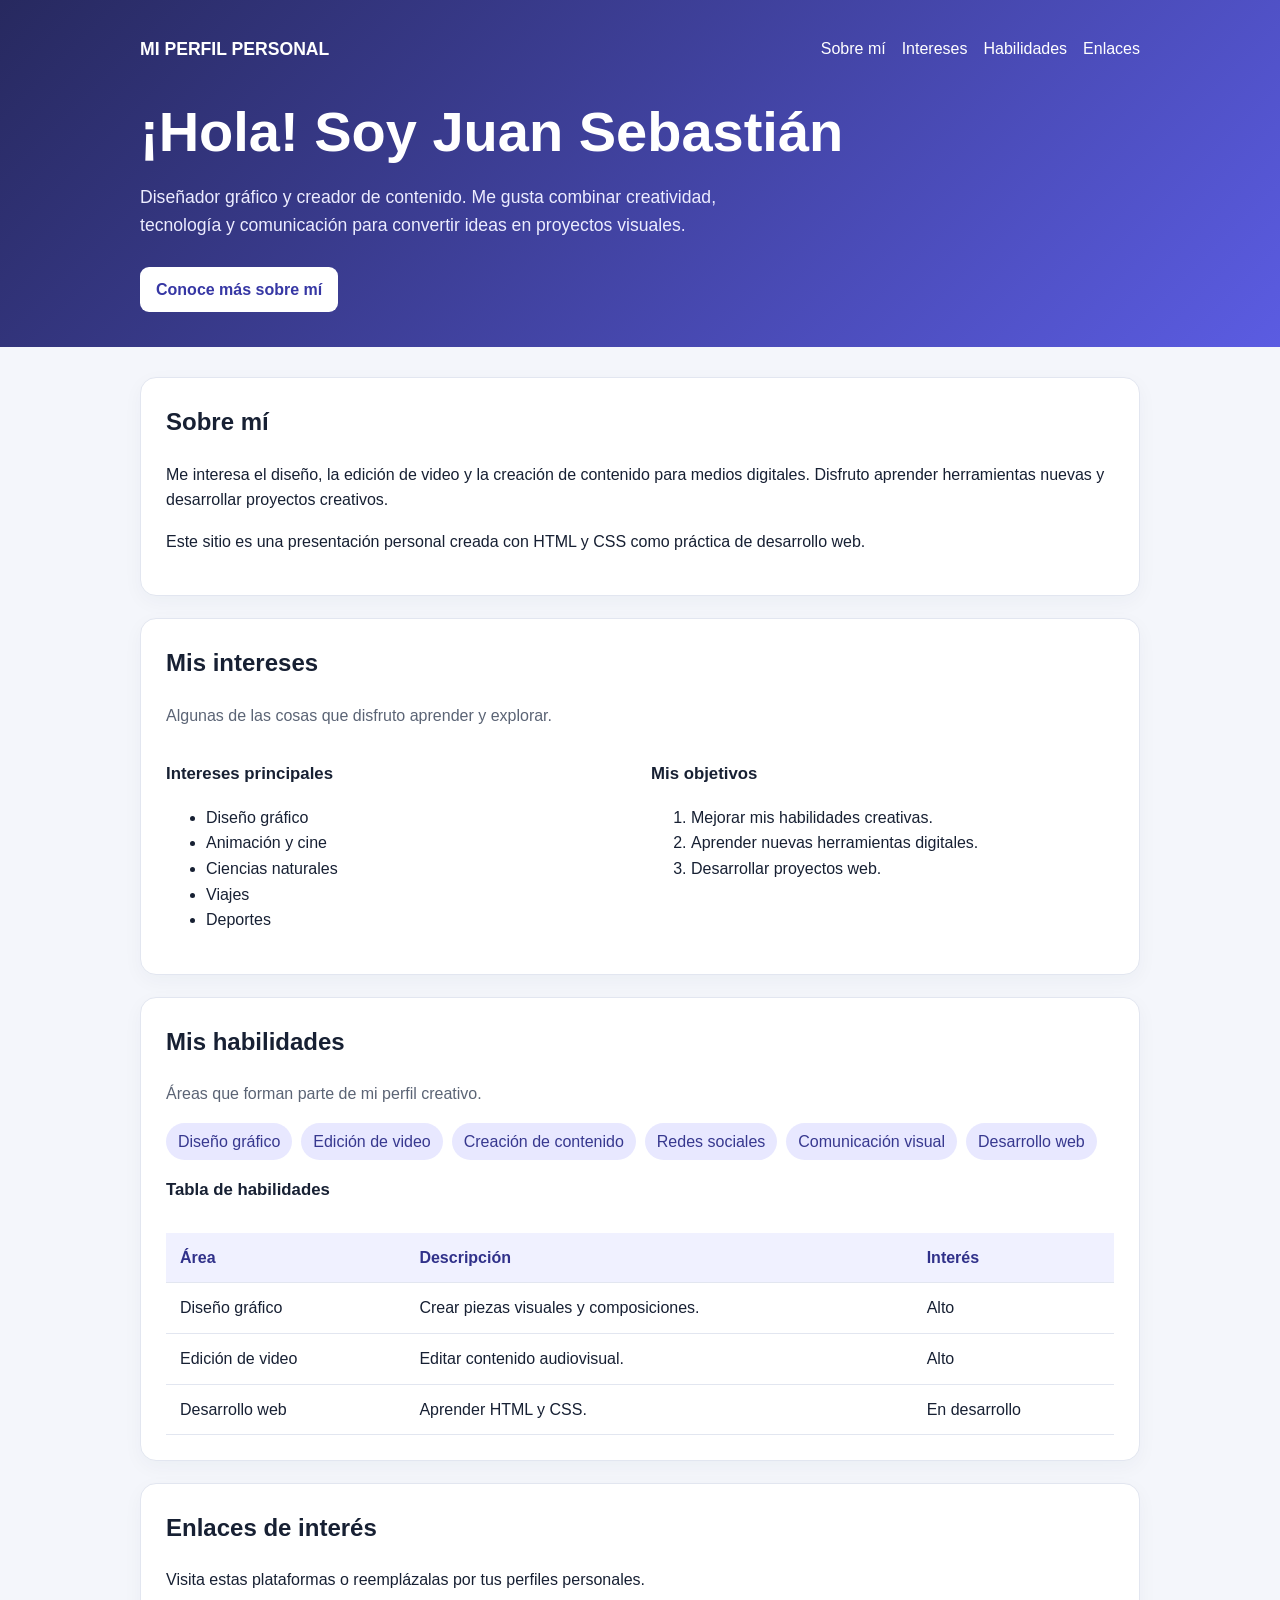
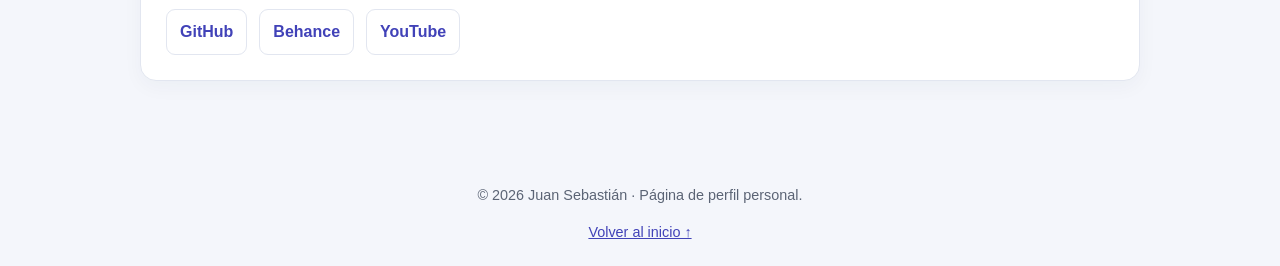
==== Crear-perfil-personal.html @ b255cd75 "Add files via upload" ====
<!DOCTYPE html>
<html lang="es">
<head>
    <meta charset="UTF-8">
    <meta name="viewport" content="width=device-width, initial-scale=1.0">
    <title>Mi perfil personal | Juan Sebastián</title>

    <style>
        /* ESTILOS GENERALES */
        * {
            box-sizing: border-box;
        }

        html {
            scroll-behavior: smooth;
        }

        body {
            margin: 0;
            font-family: Arial, Helvetica, sans-serif;
            background-color: #f4f6fb;
            color: #172033;
            line-height: 1.6;
        }

        a {
            color: #4142b8;
        }

        a:hover {
            color: #5b5ce2;
        }

        .contenedor {
            width: min(100% - 32px, 1000px);
            margin: 0 auto;
        }

        /* ENCABEZADO PRINCIPAL */
        header {
            background: linear-gradient(135deg, #27295f, #5b5ce2);
            color: white;
            padding: 35px 0;
        }

        .barra {
            display: flex;
            justify-content: space-between;
            align-items: center;
            flex-wrap: wrap;
            gap: 18px;
            margin-bottom: 35px;
        }

        .marca {
            font-weight: bold;
            font-size: 1.1rem;
        }

        nav {
            display: flex;
            flex-wrap: wrap;
            gap: 16px;
        }

        nav a {
            color: white;
            text-decoration: none;
        }

        nav a:hover {
            text-decoration: underline;
        }

        .presentacion h1 {
            font-size: clamp(2rem, 5vw, 3.5rem);
            line-height: 1.2;
            margin: 0 0 15px;
        }

        .presentacion p {
            max-width: 650px;
            color: #ececff;
            font-size: 1.1rem;
        }

        .boton {
            display: inline-block;
            background-color: white;
            color: #3637a4;
            padding: 10px 16px;
            border-radius: 9px;
            text-decoration: none;
            font-weight: bold;
            margin-top: 10px;
        }

        /* SECCIONES */
        main {
            padding: 30px 0 45px;
        }

        section {
            background-color: white;
            padding: 25px;
            margin-bottom: 22px;
            border: 1px solid #e2e6f0;
            border-radius: 16px;
            box-shadow: 0 6px 20px rgba(30, 40, 80, 0.04);
        }

        h2 {
            font-size: 1.5rem;
            margin-top: 0;
        }

        h3 {
            font-size: 1.05rem;
        }

        .subtitulo {
            color: #5b6475;
        }

        /* COLUMNAS */
        .columnas {
            display: grid;
            grid-template-columns: repeat(2, minmax(0, 1fr));
            gap: 22px;
        }

        /* LISTA DE HABILIDADES */
        .etiquetas {
            display: flex;
            flex-wrap: wrap;
            gap: 9px;
            padding: 0;
            list-style: none;
        }

        .etiquetas li {
            background-color: #e8e8ff;
            color: #37388f;
            border-radius: 999px;
            padding: 6px 12px;
        }

        /* TABLA */
        .tabla-contenedor {
            overflow-x: auto;
        }

        table {
            width: 100%;
            min-width: 450px;
            border-collapse: collapse;
            margin-top: 12px;
        }

        th, td {
            text-align: left;
            padding: 12px 14px;
            border-bottom: 1px solid #e2e6f0;
        }

        th {
            background-color: #f0f1ff;
            color: #30318a;
        }

        tbody tr:hover {
            background-color: #fafaff;
        }

        /* ENLACES */
        .enlaces {
            display: flex;
            flex-wrap: wrap;
            gap: 12px;
        }

        .enlaces a {
            padding: 9px 13px;
            border: 1px solid #e2e6f0;
            border-radius: 9px;
            text-decoration: none;
            font-weight: bold;
        }

        /* PIE DE PÁGINA */
        footer {
            text-align: center;
            padding: 22px 16px;
            color: #5b6475;
            font-size: 0.9rem;
        }

        /* ADAPTACIÓN A CELULARES */
        @media (max-width: 650px) {
            .columnas {
                grid-template-columns: 1fr;
            }

            .barra {
                align-items: flex-start;
            }

            section {
                padding: 20px;
            }
        }
    </style>
</head>

<body>

    <!-- ENCABEZADO -->
    <header id="inicio">
        <div class="contenedor">

            <div class="barra">
                <div class="marca">MI PERFIL PERSONAL</div>

                <nav aria-label="Navegación principal">
                    <a href="#sobre-mi">Sobre mí</a>
                    <a href="#intereses">Intereses</a>
                    <a href="#habilidades">Habilidades</a>
                    <a href="#contacto">Enlaces</a>
                </nav>
            </div>

            <div class="presentacion">
                <h1>¡Hola! Soy Juan Sebastián</h1>

                <p>
                    Diseñador gráfico y creador de contenido.
                    Me gusta combinar creatividad, tecnología y
                    comunicación para convertir ideas en proyectos visuales.
                </p>

                <a class="boton" href="#sobre-mi">
                    Conoce más sobre mí
                </a>
            </div>

        </div>
    </header>

    <!-- CONTENIDO PRINCIPAL -->
    <main class="contenedor">

        <!-- SECCIÓN SOBRE MÍ -->
        <section id="sobre-mi">
            <h2>Sobre mí</h2>

            <p>
                Me interesa el diseño, la edición de video y la creación
                de contenido para medios digitales. Disfruto aprender
                herramientas nuevas y desarrollar proyectos creativos.
            </p>

            <p>
                Este sitio es una presentación personal creada con
                HTML y CSS como práctica de desarrollo web.
            </p>
        </section>

        <!-- SECCIÓN DE INTERESES -->
        <section id="intereses">
            <h2>Mis intereses</h2>

            <p class="subtitulo">
                Algunas de las cosas que disfruto aprender y explorar.
            </p>

            <div class="columnas">

                <div>
                    <h3>Intereses principales</h3>

                    <!-- Lista desordenada -->
                    <ul>
                        <li>Diseño gráfico</li>
                        <li>Animación y cine</li>
                        <li>Ciencias naturales</li>
                        <li>Viajes</li>
                        <li>Deportes</li>
                    </ul>
                </div>

                <div>
                    <h3>Mis objetivos</h3>

                    <!-- Lista ordenada -->
                    <ol>
                        <li>Mejorar mis habilidades creativas.</li>
                        <li>Aprender nuevas herramientas digitales.</li>
                        <li>Desarrollar proyectos web.</li>
                    </ol>
                </div>

            </div>
        </section>

        <!-- SECCIÓN DE HABILIDADES -->
        <section id="habilidades">
            <h2>Mis habilidades</h2>

            <p class="subtitulo">
                Áreas que forman parte de mi perfil creativo.
            </p>

            <ul class="etiquetas">
                <li>Diseño gráfico</li>
                <li>Edición de video</li>
                <li>Creación de contenido</li>
                <li>Redes sociales</li>
                <li>Comunicación visual</li>
                <li>Desarrollo web</li>
            </ul>

            <h3>Tabla de habilidades</h3>

            <div class="tabla-contenedor">
                <table>
                    <thead>
                        <tr>
                            <th>Área</th>
                            <th>Descripción</th>
                            <th>Interés</th>
                        </tr>
                    </thead>

                    <tbody>
                        <tr>
                            <td>Diseño gráfico</td>
                            <td>Crear piezas visuales y composiciones.</td>
                            <td>Alto</td>
                        </tr>

                        <tr>
                            <td>Edición de video</td>
                            <td>Editar contenido audiovisual.</td>
                            <td>Alto</td>
                        </tr>

                        <tr>
                            <td>Desarrollo web</td>
                            <td>Aprender HTML y CSS.</td>
                            <td>En desarrollo</td>
                        </tr>
                    </tbody>
                </table>
            </div>
        </section>

        <!-- SECCIÓN DE ENLACES -->
        <section id="contacto">
            <h2>Enlaces de interés</h2>

            <p>
                Visita estas plataformas o reemplázalas por tus
                perfiles personales.
            </p>

            <div class="enlaces">
                <a href="https://github.com/"
                   target="_blank"
                   rel="noopener noreferrer">
                    GitHub
                </a>

                <a href="https://www.behance.net/"
                   target="_blank"
                   rel="noopener noreferrer">
                    Behance
                </a>

                <a href="https://www.youtube.com/"
                   target="_blank"
                   rel="noopener noreferrer">
                    YouTube
                </a>
            </div>
        </section>

    </main>

    <!-- PIE DE PÁGINA -->
    <footer>
        <p>
            © 2026 Juan Sebastián · Página de perfil personal.
        </p>

        <a href="#inicio">Volver al inicio ↑</a>
    </footer>

</body>
</html>
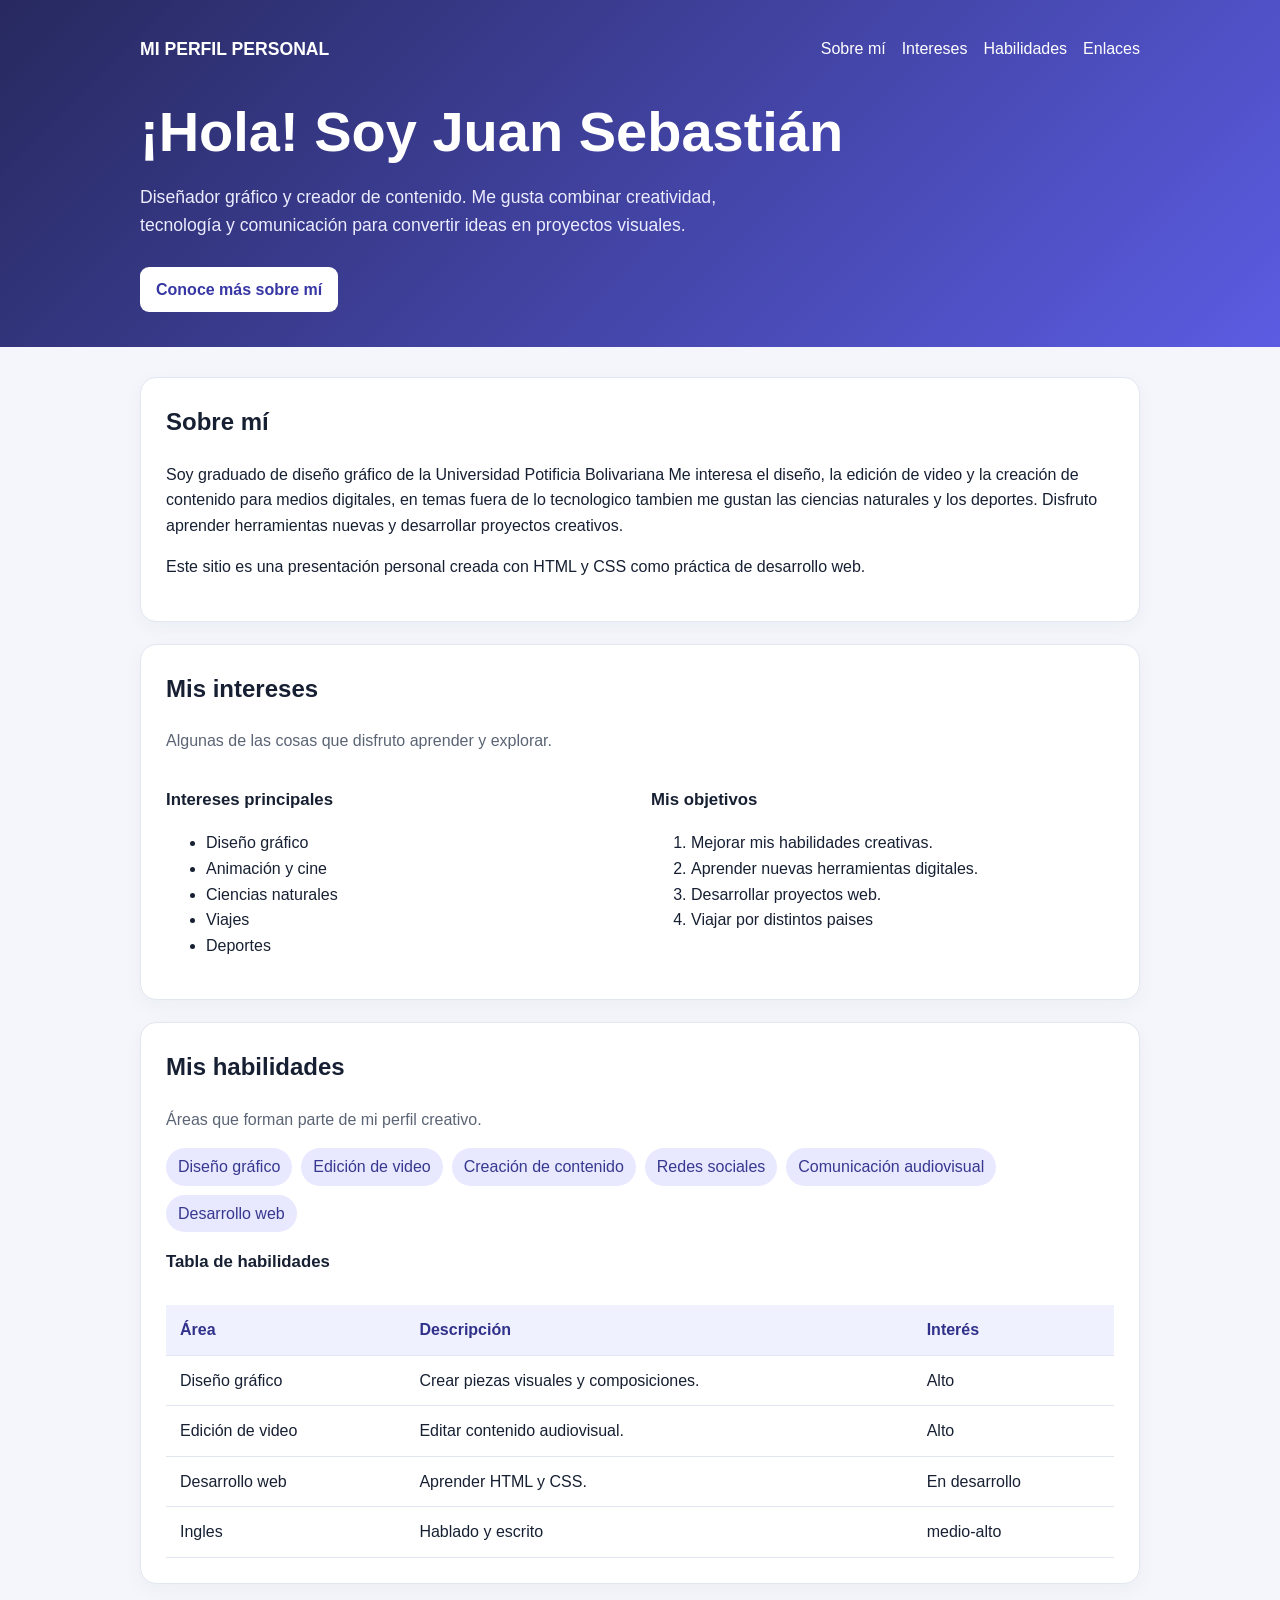
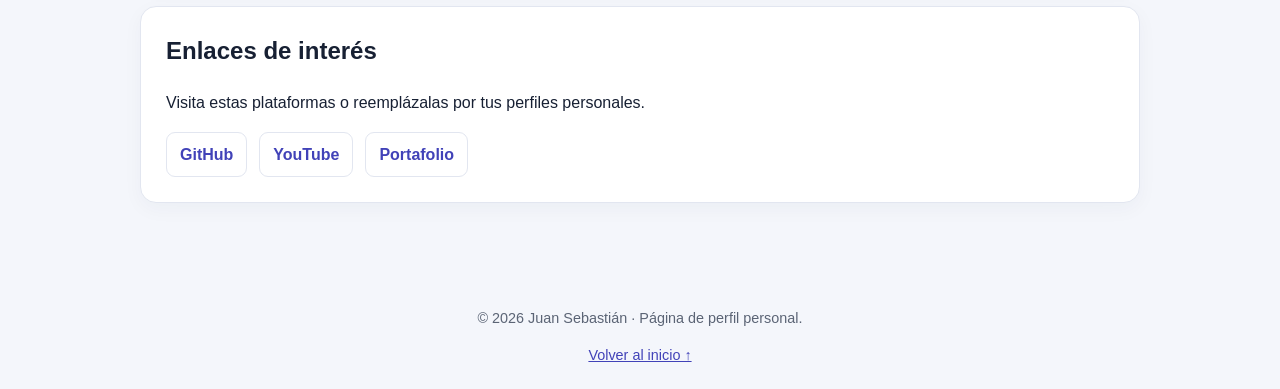
==== commit c67172cf: "agregar secciones a la pagina personal" ====
--- a/Crear-perfil-personal.html
+++ b/Crear-perfil-personal.html
@@ -6,211 +6,7 @@
     <meta name="viewport" content="width=device-width, initial-scale=1.0">
     <title>Mi perfil personal | Juan Sebastián</title>
 
-    <style>
-        /* ESTILOS GENERALES */
-        * {
-            box-sizing: border-box;
-        }
-
-        html {
-            scroll-behavior: smooth;
-        }
-
-        body {
-            margin: 0;
-            font-family: Arial, Helvetica, sans-serif;
-            background-color: #f4f6fb;
-            color: #172033;
-            line-height: 1.6;
-        }
-
-        a {
-            color: #4142b8;
-        }
-
-        a:hover {
-            color: #5b5ce2;
-        }
-
-        .contenedor {
-            width: min(100% - 32px, 1000px);
-            margin: 0 auto;
-        }
-
-        /* ENCABEZADO PRINCIPAL */
-        header {
-            background: linear-gradient(135deg, #27295f, #5b5ce2);
-            color: white;
-            padding: 35px 0;
-        }
-
-        .barra {
-            display: flex;
-            justify-content: space-between;
-            align-items: center;
-            flex-wrap: wrap;
-            gap: 18px;
-            margin-bottom: 35px;
-        }
-
-        .marca {
-            font-weight: bold;
-            font-size: 1.1rem;
-        }
-
-        nav {
-            display: flex;
-            flex-wrap: wrap;
-            gap: 16px;
-        }
-
-        nav a {
-            color: white;
-            text-decoration: none;
-        }
-
-        nav a:hover {
-            text-decoration: underline;
-        }
-
-        .presentacion h1 {
-            font-size: clamp(2rem, 5vw, 3.5rem);
-            line-height: 1.2;
-            margin: 0 0 15px;
-        }
-
-        .presentacion p {
-            max-width: 650px;
-            color: #ececff;
-            font-size: 1.1rem;
-        }
-
-        .boton {
-            display: inline-block;
-            background-color: white;
-            color: #3637a4;
-            padding: 10px 16px;
-            border-radius: 9px;
-            text-decoration: none;
-            font-weight: bold;
-            margin-top: 10px;
-        }
-
-        /* SECCIONES */
-        main {
-            padding: 30px 0 45px;
-        }
-
-        section {
-            background-color: white;
-            padding: 25px;
-            margin-bottom: 22px;
-            border: 1px solid #e2e6f0;
-            border-radius: 16px;
-            box-shadow: 0 6px 20px rgba(30, 40, 80, 0.04);
-        }
-
-        h2 {
-            font-size: 1.5rem;
-            margin-top: 0;
-        }
-
-        h3 {
-            font-size: 1.05rem;
-        }
-
-        .subtitulo {
-            color: #5b6475;
-        }
-
-        /* COLUMNAS */
-        .columnas {
-            display: grid;
-            grid-template-columns: repeat(2, minmax(0, 1fr));
-            gap: 22px;
-        }
-
-        /* LISTA DE HABILIDADES */
-        .etiquetas {
-            display: flex;
-            flex-wrap: wrap;
-            gap: 9px;
-            padding: 0;
-            list-style: none;
-        }
-
-        .etiquetas li {
-            background-color: #e8e8ff;
-            color: #37388f;
-            border-radius: 999px;
-            padding: 6px 12px;
-        }
-
-        /* TABLA */
-        .tabla-contenedor {
-            overflow-x: auto;
-        }
-
-        table {
-            width: 100%;
-            min-width: 450px;
-            border-collapse: collapse;
-            margin-top: 12px;
-        }
-
-        th, td {
-            text-align: left;
-            padding: 12px 14px;
-            border-bottom: 1px solid #e2e6f0;
-        }
-
-        th {
-            background-color: #f0f1ff;
-            color: #30318a;
-        }
-
-        tbody tr:hover {
-            background-color: #fafaff;
-        }
-
-        /* ENLACES */
-        .enlaces {
-            display: flex;
-            flex-wrap: wrap;
-            gap: 12px;
-        }
-
-        .enlaces a {
-            padding: 9px 13px;
-            border: 1px solid #e2e6f0;
-            border-radius: 9px;
-            text-decoration: none;
-            font-weight: bold;
-        }
-
-        /* PIE DE PÁGINA */
-        footer {
-            text-align: center;
-            padding: 22px 16px;
-            color: #5b6475;
-            font-size: 0.9rem;
-        }
-
-        /* ADAPTACIÓN A CELULARES */
-        @media (max-width: 650px) {
-            .columnas {
-                grid-template-columns: 1fr;
-            }
-
-            .barra {
-                align-items: flex-start;
-            }
-
-            section {
-                padding: 20px;
-            }
-        }
-    </style>
+   <link rel="stylesheet" href="/styles.css">
 </head>
 
 <body>
@@ -245,6 +41,7 @@
             </div>
 
         </div>
+       
     </header>
 
     <!-- CONTENIDO PRINCIPAL -->
@@ -255,10 +52,14 @@
             <h2>Sobre mí</h2>
 
             <p>
+                Soy graduado de diseño gráfico de  la Universidad Potificia Bolivariana 
                 Me interesa el diseño, la edición de video y la creación
-                de contenido para medios digitales. Disfruto aprender
+                de contenido para medios digitales, en temas fuera de lo tecnologico tambien
+                me gustan las ciencias naturales y los deportes. Disfruto aprender
                 herramientas nuevas y desarrollar proyectos creativos.
             </p>
+
+
 
             <p>
                 Este sitio es una presentación personal creada con
@@ -297,6 +98,7 @@
                         <li>Mejorar mis habilidades creativas.</li>
                         <li>Aprender nuevas herramientas digitales.</li>
                         <li>Desarrollar proyectos web.</li>
+                        <li>Viajar por distintos paises</li>
                     </ol>
                 </div>
 
@@ -316,7 +118,7 @@
                 <li>Edición de video</li>
                 <li>Creación de contenido</li>
                 <li>Redes sociales</li>
-                <li>Comunicación visual</li>
+                <li>Comunicación audiovisual</li>
                 <li>Desarrollo web</li>
             </ul>
 
@@ -337,6 +139,7 @@
                             <td>Diseño gráfico</td>
                             <td>Crear piezas visuales y composiciones.</td>
                             <td>Alto</td>
+                        
                         </tr>
 
                         <tr>
@@ -349,6 +152,12 @@
                             <td>Desarrollo web</td>
                             <td>Aprender HTML y CSS.</td>
                             <td>En desarrollo</td>
+                        </tr>
+
+                        <tr>
+                            <td>Ingles</td>
+                            <td>Hablado y escrito</td>
+                            <td>medio-alto</td>
                         </tr>
                     </tbody>
                 </table>
@@ -371,17 +180,21 @@
                     GitHub
                 </a>
 
-                <a href="https://www.behance.net/"
-                   target="_blank"
-                   rel="noopener noreferrer">
-                    Behance
-                </a>
-
+            
                 <a href="https://www.youtube.com/"
                    target="_blank"
                    rel="noopener noreferrer">
                     YouTube
                 </a>
+
+                 <a class="enlaces"
+                   href="https://juansebastiangv.wixsite.com/portafolio"
+                   target="_blank"
+                   rel="noopener noreferrer">
+                   Portafolio
+                </a>
+
+            
             </div>
         </section>
 
--- a/styles.css
+++ b/styles.css
@@ -0,0 +1,207 @@
+
+        /* ESTILOS GENERALES */
+        * {
+            box-sizing: border-box;
+        }
+
+        html {
+            scroll-behavior: smooth;
+        }
+
+        body {
+            margin: 0;
+            font-family: Arial, Helvetica, sans-serif;
+            background-color: #f4f6fb;
+            color: #172033;
+            line-height: 1.6;
+        }
+
+        a {
+            color: #4142b8;
+        }
+
+        a:hover {
+            color: #5b5ce2;
+        }
+
+        .contenedor {
+            width: min(100% - 32px, 1000px);
+            margin: 0 auto;
+        }
+
+        /* ENCABEZADO PRINCIPAL */
+        header {
+            background: linear-gradient(135deg, #27295f, #5b5ce2);
+            color: white;
+            padding: 35px 0;
+        }
+
+        .barra {
+            display: flex;
+            justify-content: space-between;
+            align-items: center;
+            flex-wrap: wrap;
+            gap: 18px;
+            margin-bottom: 35px;
+        }
+
+        .marca {
+            font-weight: bold;
+            font-size: 1.1rem;
+        }
+
+        nav {
+            display: flex;
+            flex-wrap: wrap;
+            gap: 16px;
+        }
+
+        nav a {
+            color: white;
+            text-decoration: none;
+        }
+
+        nav a:hover {
+            text-decoration: underline;
+        }
+
+        .presentacion h1 {
+            font-size: clamp(2rem, 5vw, 3.5rem);
+            line-height: 1.2;
+            margin: 0 0 15px;
+        }
+
+        .presentacion p {
+            max-width: 650px;
+            color: #ececff;
+            font-size: 1.1rem;
+        }
+
+        .boton {
+            display: inline-block;
+            background-color: white;
+            color: #3637a4;
+            padding: 10px 16px;
+            border-radius: 9px;
+            text-decoration: none;
+            font-weight: bold;
+            margin-top: 10px;
+        }
+
+        /* SECCIONES */
+        main {
+            padding: 30px 0 45px;
+        }
+
+        section {
+            background-color: white;
+            padding: 25px;
+            margin-bottom: 22px;
+            border: 1px solid #e2e6f0;
+            border-radius: 16px;
+            box-shadow: 0 6px 20px rgba(30, 40, 80, 0.04);
+            
+        }
+
+        
+
+        h2 {
+            font-size: 1.5rem;
+            margin-top: 0;
+        }
+
+        h3 {
+            font-size: 1.05rem;
+        }
+
+        .subtitulo {
+            color: #5b6475;
+        }
+
+        /* COLUMNAS */
+        .columnas {
+            display: grid;
+            grid-template-columns: repeat(2, minmax(0, 1fr));
+            gap: 22px;
+        }
+
+        /* LISTA DE HABILIDADES */
+        .etiquetas {
+            display: flex;
+            flex-wrap: wrap;
+            gap: 9px;
+            padding: 0;
+            list-style: none;
+        }
+
+        .etiquetas li {
+            background-color: #e8e8ff;
+            color: #37388f;
+            border-radius: 999px;
+            padding: 6px 12px;
+        }
+
+        /* TABLA */
+        .tabla-contenedor {
+            overflow-x: auto;
+        }
+
+        table {
+            width: 100%;
+            min-width: 450px;
+            border-collapse: collapse;
+            margin-top: 12px;
+        }
+
+        th, td {
+            text-align: left;
+            padding: 12px 14px;
+            border-bottom: 1px solid #e2e6f0;
+        }
+
+        th {
+            background-color: #f0f1ff;
+            color: #30318a;
+        }
+
+        tbody tr:hover {
+            background-color: #fafaff;
+        }
+
+        /* ENLACES */
+        .enlaces {
+            display: flex;
+            flex-wrap: wrap;
+            gap: 12px;
+        }
+
+        .enlaces a {
+            padding: 9px 13px;
+            border: 1px solid #e2e6f0;
+            border-radius: 9px;
+            text-decoration: none;
+            font-weight: bold;
+        }
+
+        /* PIE DE PÁGINA */
+        footer {
+            text-align: center;
+            padding: 22px 16px;
+            color: #5b6475;
+            font-size: 0.9rem;
+        }
+
+        /* ADAPTACIÓN A CELULARES */
+        @media (max-width: 650px) {
+            .columnas {
+                grid-template-columns: 1fr;
+            }
+
+            .barra {
+                align-items: flex-start;
+            }
+
+            section {
+                padding: 20px;
+            }
+        }
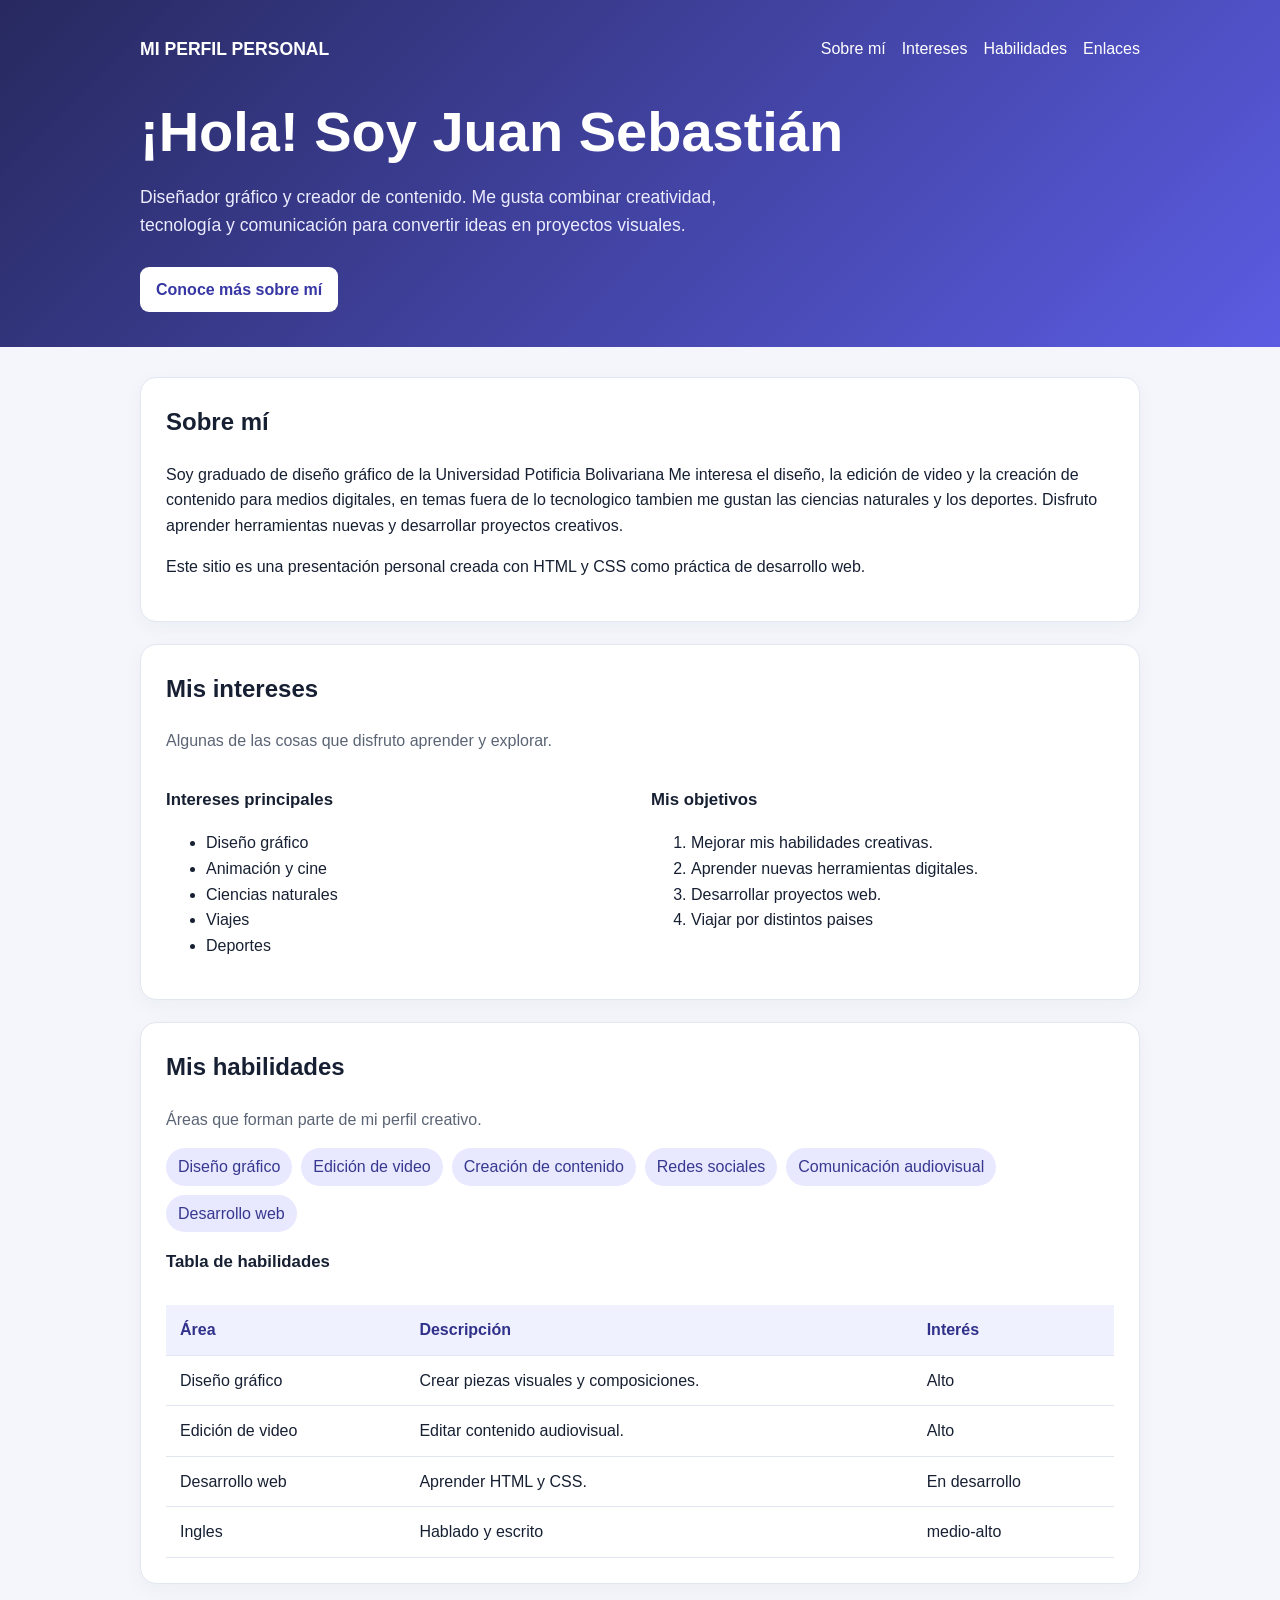
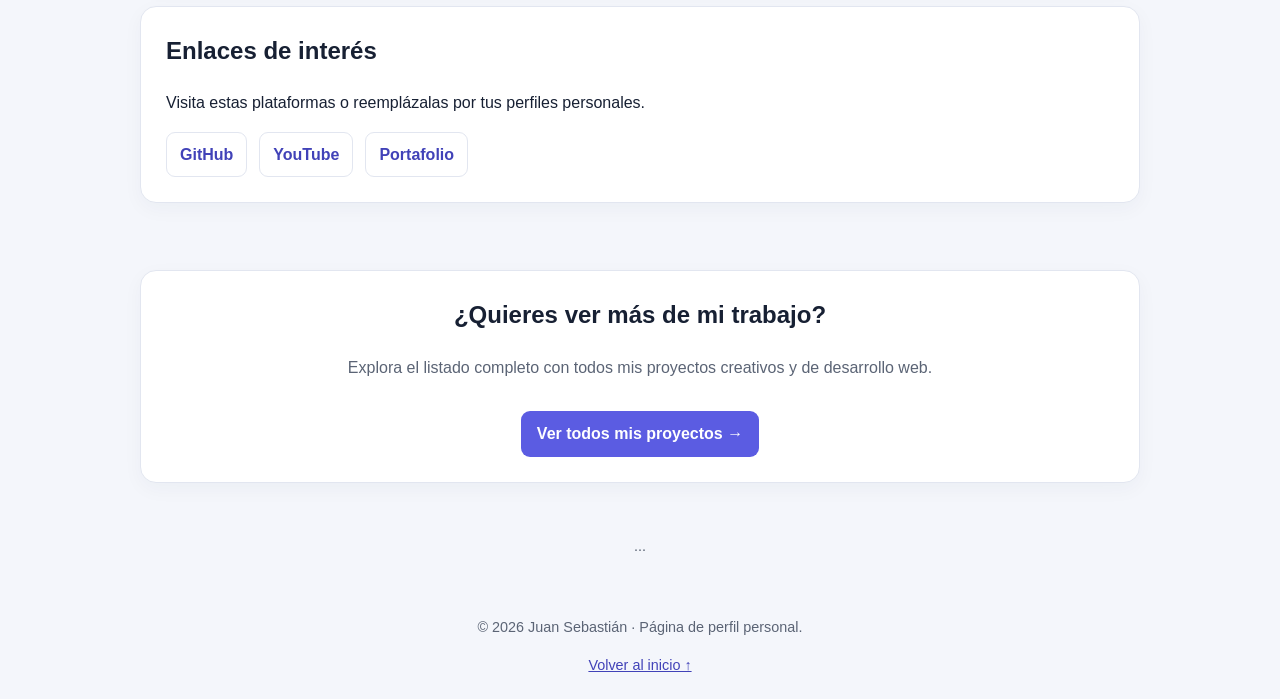
==== commit 7a7f9cc4: "se agrefo un nuevo documentos llamado Proyectos.html, ademas de una seccion nueva en elarchivo prini" ====
--- a/Crear-perfil-personal.html
+++ b/Crear-perfil-personal.html
@@ -200,6 +200,22 @@
 
     </main>
 
+    <!-- SECCIÓN PARA REDIRECCIONAR A PROYECTOS -->
+    <div class="contenedor" style="text-align: center; margin-bottom: 30px;">
+        <section>
+            <h2>¿Quieres ver más de mi trabajo?</h2>
+            <p class="subtitulo">Explora el listado completo con todos mis proyectos creativos y de desarrollo web.</p>
+            <a href="proyectos.html" class="boton" style="background-color: #5b5ce2; color: white; display: inline-block; margin-top: 15px;">
+                Ver todos mis proyectos →
+            </a>
+        </section>
+    </div>
+
+    <!-- PIE DE PÁGINA -->
+    <footer>
+        ...
+    </footer>
+
     <!-- PIE DE PÁGINA -->
     <footer>
         <p>
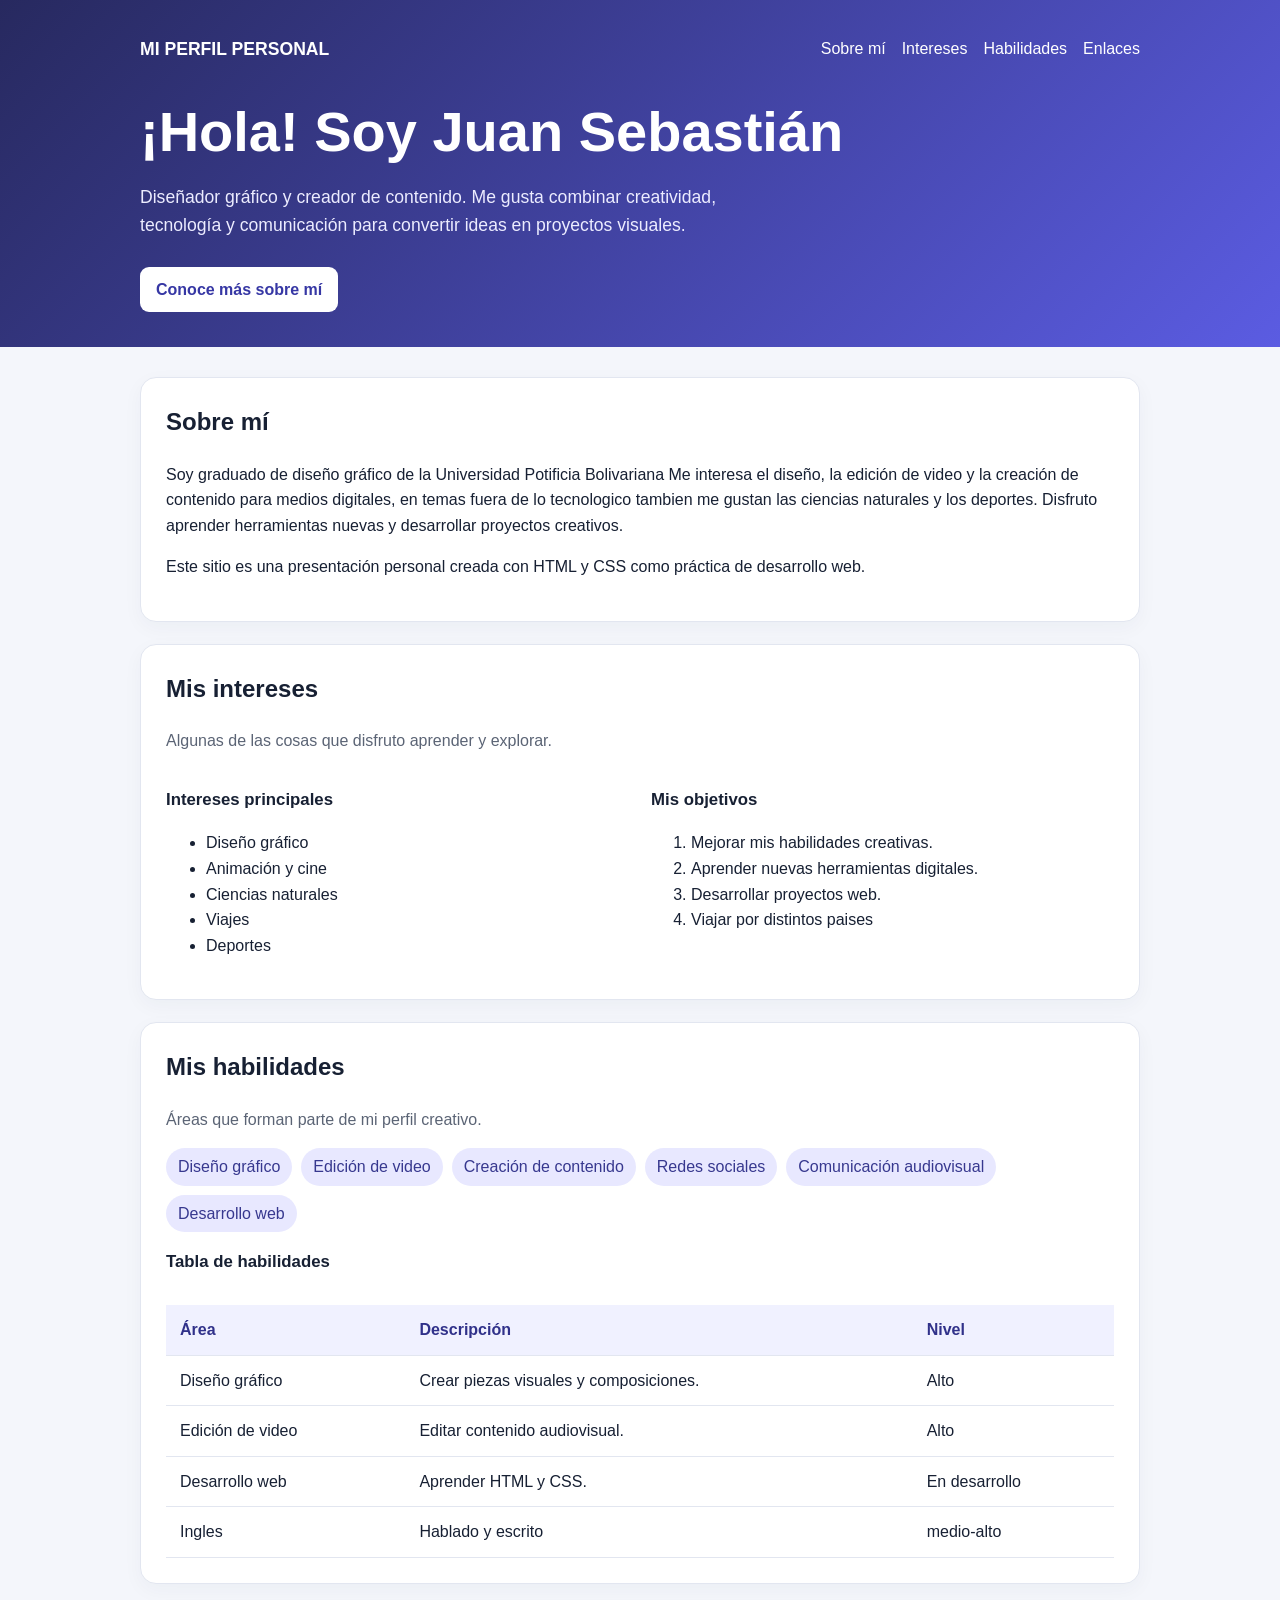
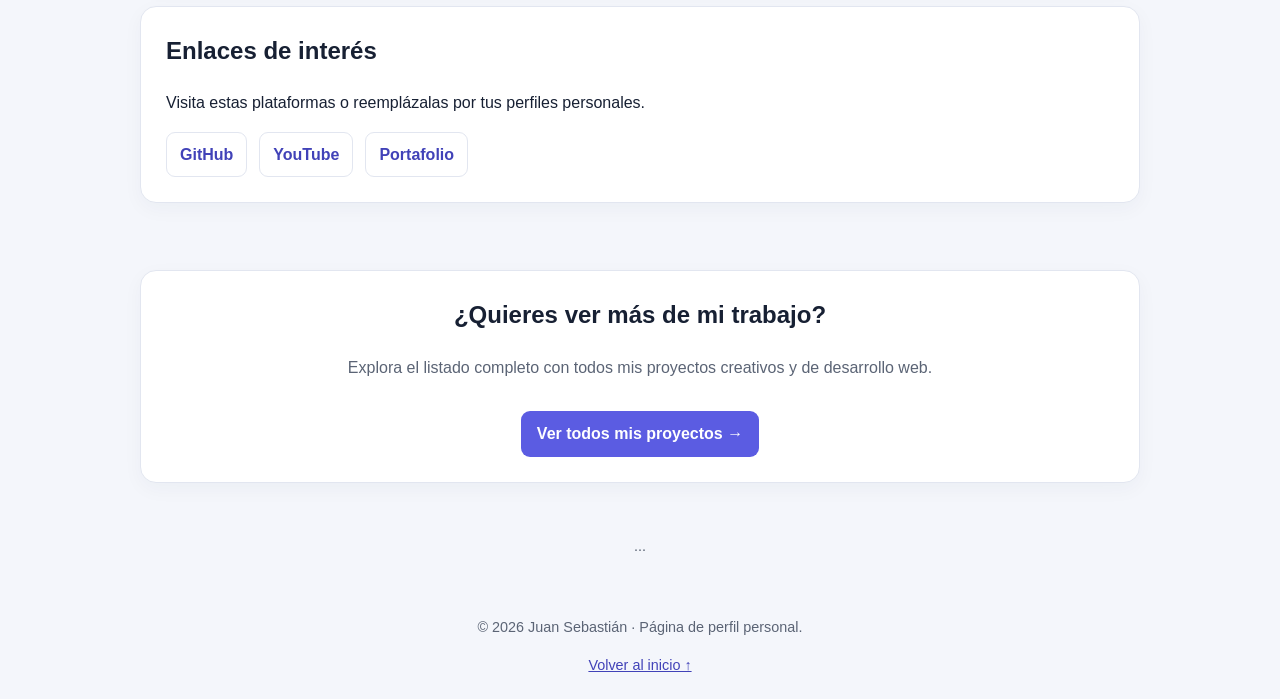
==== commit 2b4609b2: "un cambio peque en la seccion de tabla de habilidades de interes a nivel" ====
--- a/Crear-perfil-personal.html
+++ b/Crear-perfil-personal.html
@@ -1,12 +1,12 @@
-
 <!DOCTYPE html>
 <html lang="es">
+
 <head>
     <meta charset="UTF-8">
     <meta name="viewport" content="width=device-width, initial-scale=1.0">
     <title>Mi perfil personal | Juan Sebastián</title>
 
-   <link rel="stylesheet" href="/styles.css">
+    <link rel="stylesheet" href="./styles.css">
 </head>
 
 <body>
@@ -41,7 +41,7 @@
             </div>
 
         </div>
-       
+
     </header>
 
     <!-- CONTENIDO PRINCIPAL -->
@@ -52,7 +52,7 @@
             <h2>Sobre mí</h2>
 
             <p>
-                Soy graduado de diseño gráfico de  la Universidad Potificia Bolivariana 
+                Soy graduado de diseño gráfico de la Universidad Potificia Bolivariana
                 Me interesa el diseño, la edición de video y la creación
                 de contenido para medios digitales, en temas fuera de lo tecnologico tambien
                 me gustan las ciencias naturales y los deportes. Disfruto aprender
@@ -130,7 +130,7 @@
                         <tr>
                             <th>Área</th>
                             <th>Descripción</th>
-                            <th>Interés</th>
+                            <th>Nivel</th>
                         </tr>
                     </thead>
 
@@ -139,7 +139,7 @@
                             <td>Diseño gráfico</td>
                             <td>Crear piezas visuales y composiciones.</td>
                             <td>Alto</td>
-                        
+
                         </tr>
 
                         <tr>
@@ -174,27 +174,21 @@
             </p>
 
             <div class="enlaces">
-                <a href="https://github.com/"
-                   target="_blank"
-                   rel="noopener noreferrer">
+                <a href="https://github.com/" target="_blank" rel="noopener noreferrer">
                     GitHub
                 </a>
 
-            
-                <a href="https://www.youtube.com/"
-                   target="_blank"
-                   rel="noopener noreferrer">
+
+                <a href="https://www.youtube.com/" target="_blank" rel="noopener noreferrer">
                     YouTube
                 </a>
 
-                 <a class="enlaces"
-                   href="https://juansebastiangv.wixsite.com/portafolio"
-                   target="_blank"
-                   rel="noopener noreferrer">
-                   Portafolio
-                </a>
-
-            
+                <a class="enlaces" href="https://juansebastiangv.wixsite.com/portafolio" target="_blank"
+                    rel="noopener noreferrer">
+                    Portafolio
+                </a>
+
+
             </div>
         </section>
 
@@ -205,7 +199,8 @@
         <section>
             <h2>¿Quieres ver más de mi trabajo?</h2>
             <p class="subtitulo">Explora el listado completo con todos mis proyectos creativos y de desarrollo web.</p>
-            <a href="proyectos.html" class="boton" style="background-color: #5b5ce2; color: white; display: inline-block; margin-top: 15px;">
+            <a href="Proyectos.html" class="boton"
+                style="background-color: #5b5ce2; color: white; display: inline-block; margin-top: 15px;">
                 Ver todos mis proyectos →
             </a>
         </section>
@@ -226,4 +221,5 @@
     </footer>
 
 </body>
-</html>
+
+</html>
